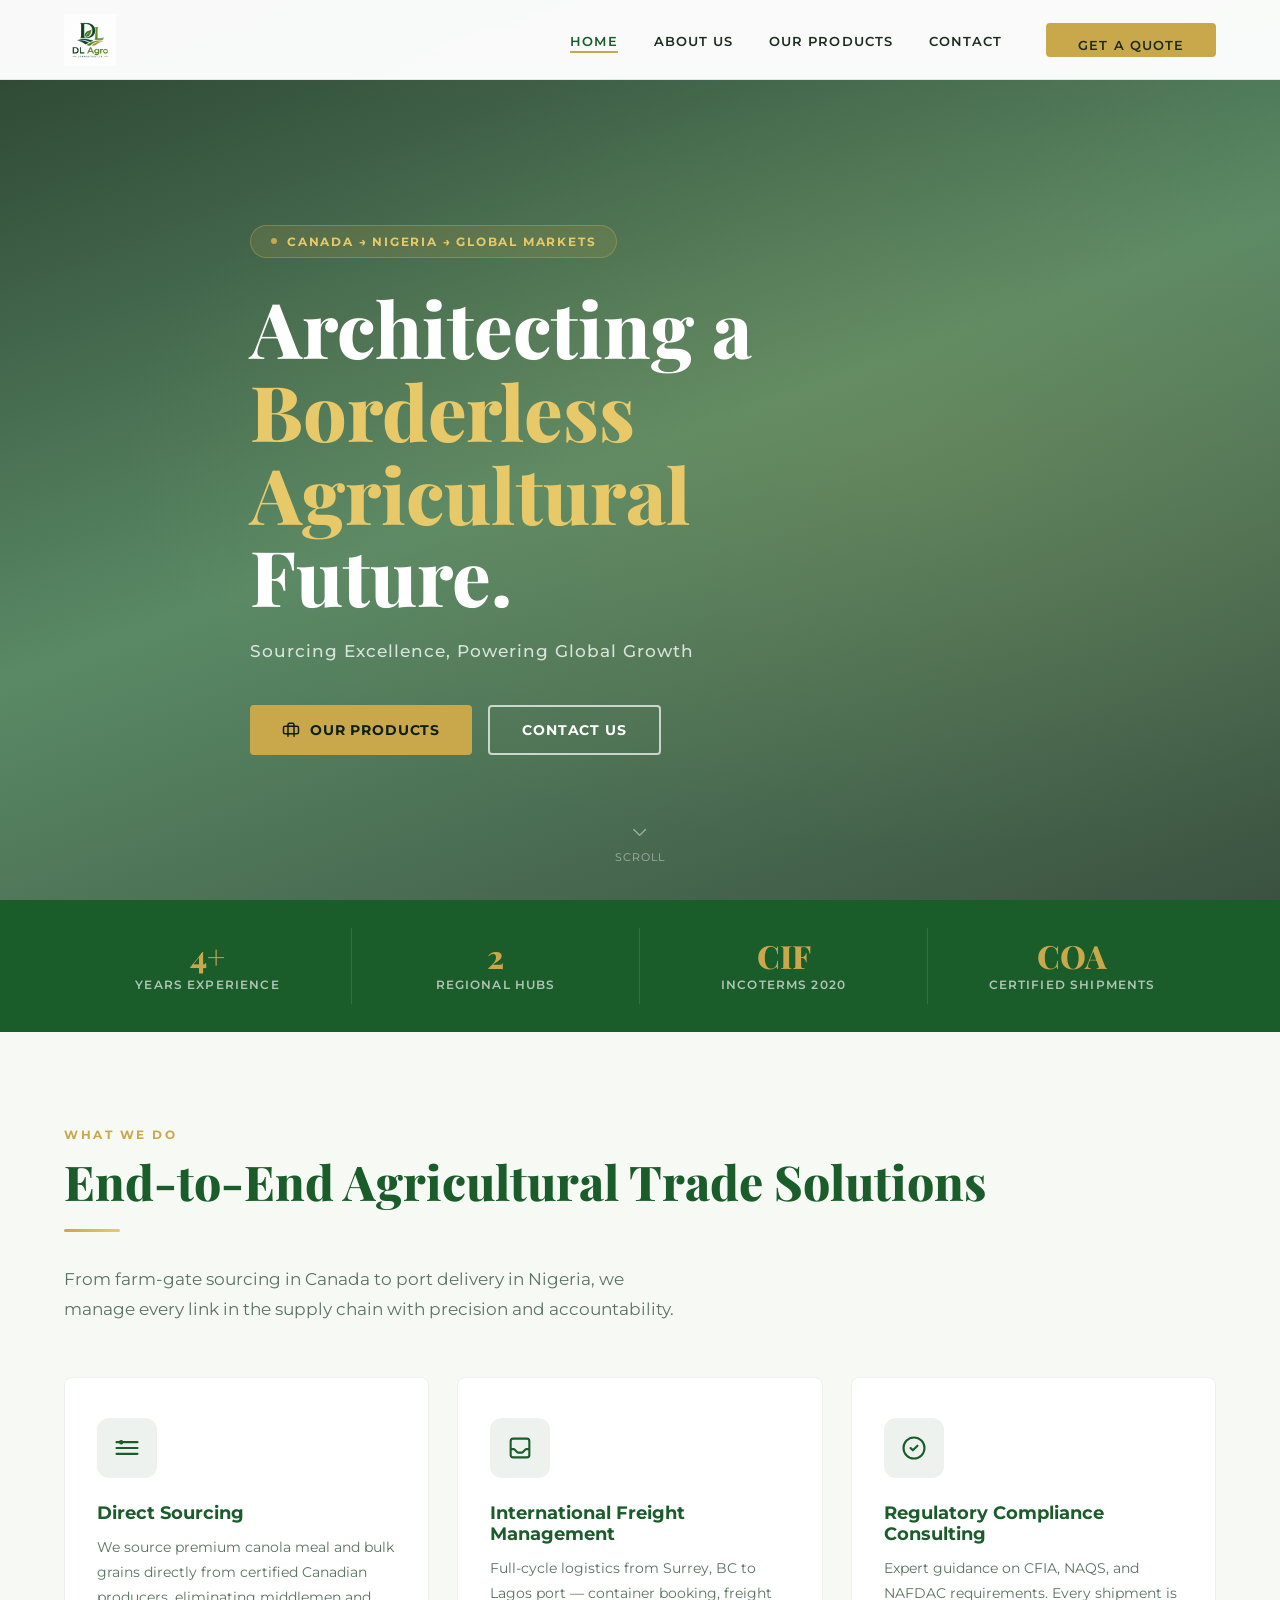
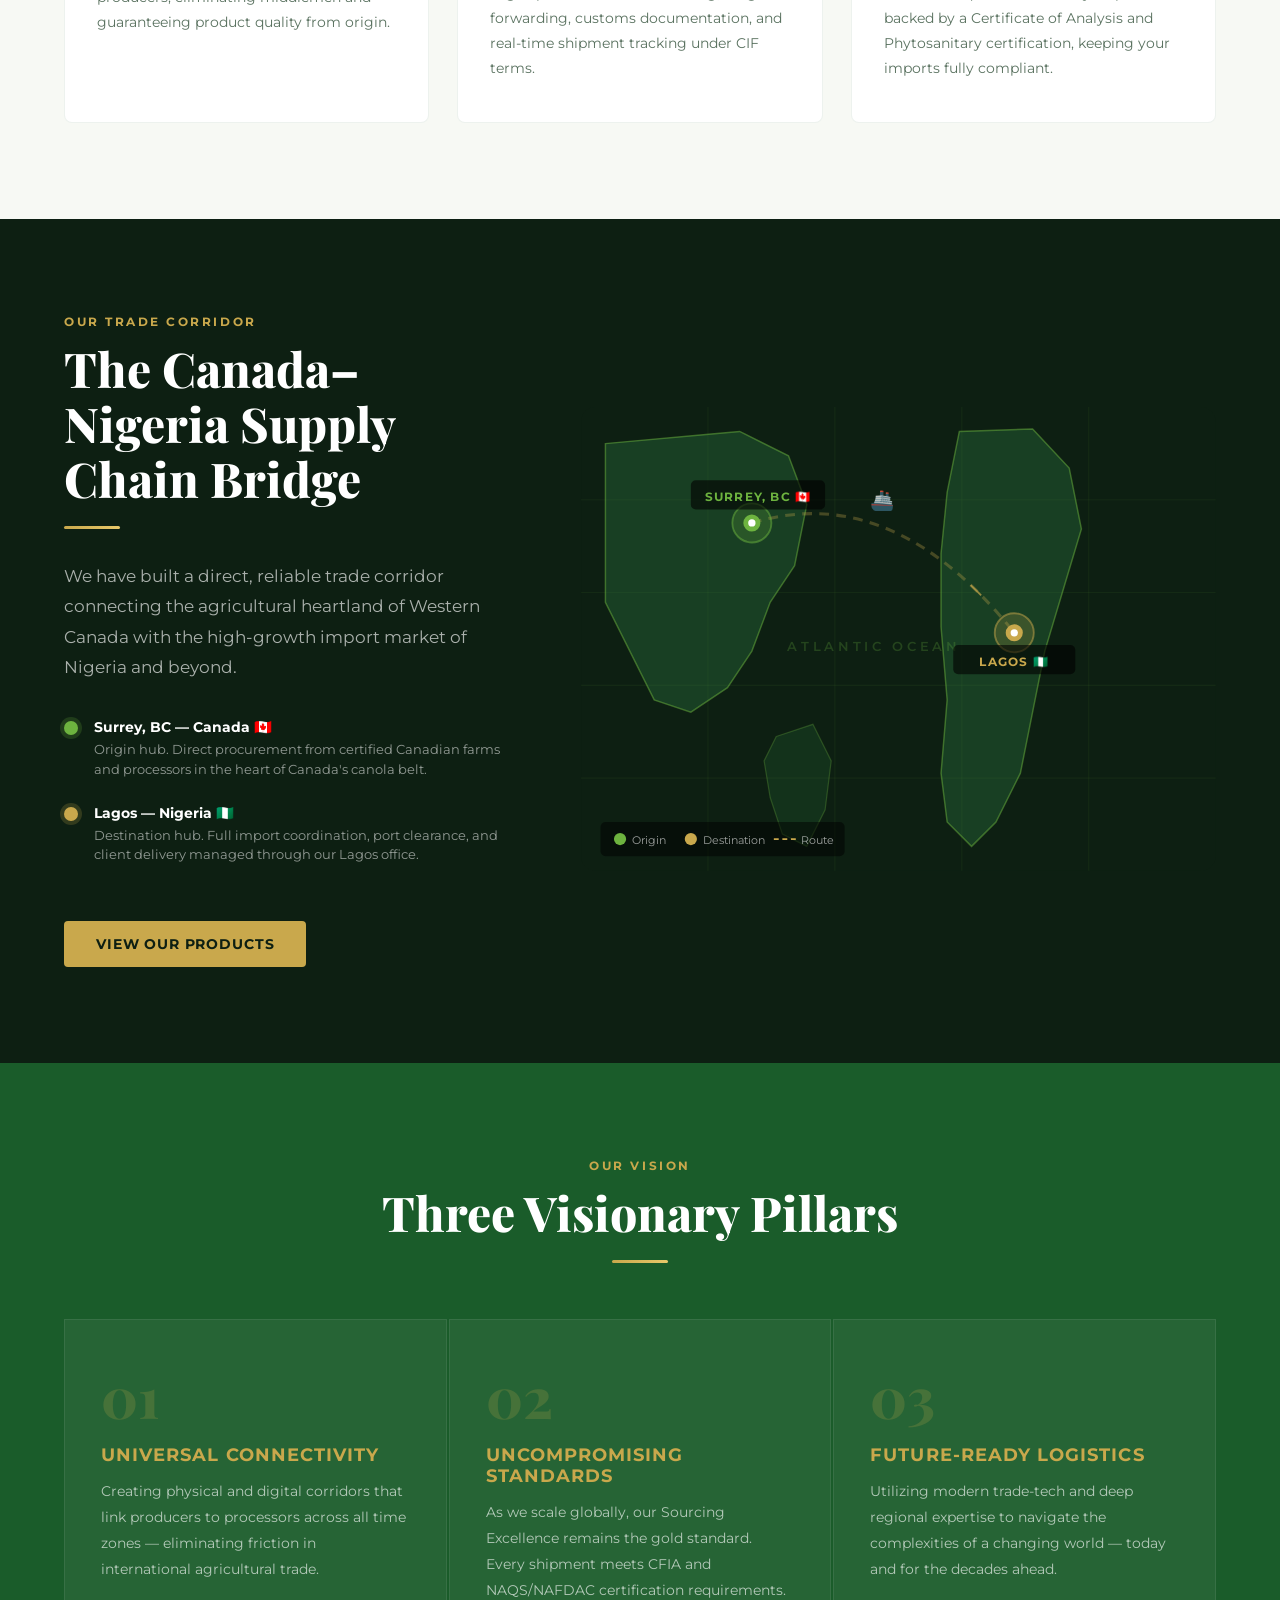
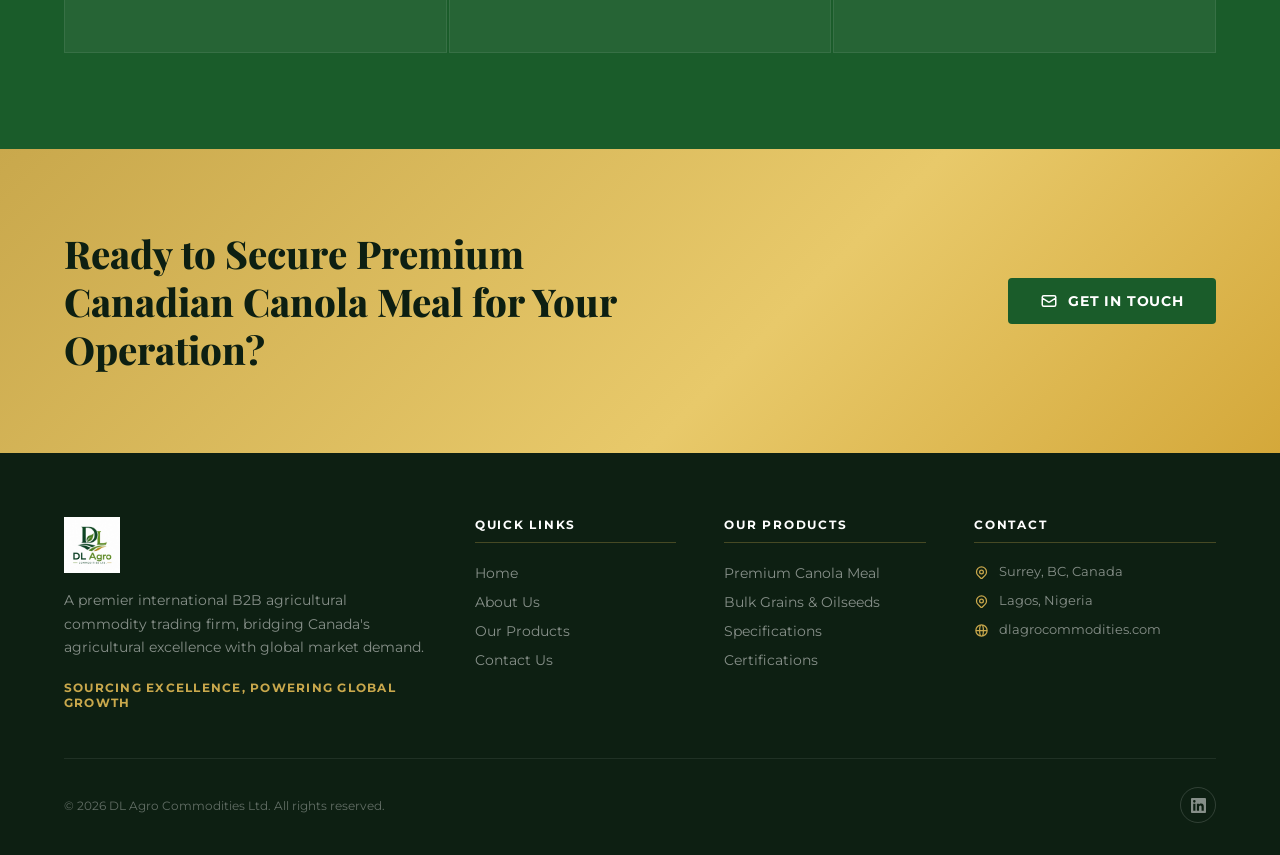
==== index.html @ 5bb0dc87 "Add files via upload" ====
<!DOCTYPE html>
<html lang="en">
<head>
  <meta charset="UTF-8" />
  <meta name="viewport" content="width=device-width, initial-scale=1.0" />
  <title>DL Agro Commodities Ltd. | Premium Canadian Agricultural Exports</title>
  <meta name="description" content="DL Agro Commodities Ltd. bridges premium Canadian agricultural exports — including high-protein Canola Meal — with global markets. Headquartered in Surrey, BC with a hub in Lagos, Nigeria." />
  <meta name="keywords" content="Canadian canola meal, agricultural commodities, Canada Nigeria trade, animal feed, B2B agro export, CIF trade, DL Agro" />
  <link rel="canonical" href="https://dlagrocommodities.com/" />
  <!-- Open Graph -->
  <meta property="og:title" content="DL Agro Commodities Ltd." />
  <meta property="og:description" content="Sourcing Excellence, Powering Global Growth. Premium Canadian agricultural exports to global markets." />
  <meta property="og:url" content="https://dlagrocommodities.com/" />
  <meta property="og:type" content="website" />
  <link rel="stylesheet" href="style.css" />
  <link rel="icon" type="image/jpeg" href="logo.jpg" />
</head>
<body>

  <!-- ========== NAVBAR ========== -->
  <nav class="navbar">
    <div class="container nav-inner">
      <a href="index.html" class="nav-logo">
        <img src="logo.jpg" alt="DL Agro Commodities Ltd." />
      </a>
      <ul class="nav-links">
        <li><a href="index.html" class="active">Home</a></li>
        <li><a href="about.html">About Us</a></li>
        <li><a href="products.html">Our Products</a></li>
        <li><a href="contact.html">Contact</a></li>
        <li class="nav-cta"><a href="contact.html" class="btn btn-gold">Get a Quote</a></li>
      </ul>
      <button class="hamburger" aria-label="Open menu">
        <span></span><span></span><span></span>
      </button>
    </div>
  </nav>

  <!-- ========== HERO ========== -->
  <section class="hero">
    <div class="hero-bg"></div>
    <div class="container">
      <div class="hero-content">
        <div class="hero-badge">
          <span></span>
          Canada &rarr; Nigeria &rarr; Global Markets
        </div>
        <h1 class="hero-title">
          Architecting a<br /><em>Borderless Agricultural</em><br />Future.
        </h1>
        <p class="hero-motto">Sourcing Excellence, Powering Global Growth</p>
        <div class="hero-ctas">
          <a href="products.html" class="btn btn-gold">
            <svg xmlns="http://www.w3.org/2000/svg" width="18" height="18" fill="none" viewBox="0 0 24 24" stroke="currentColor" stroke-width="2"><path d="M20 7H4a2 2 0 00-2 2v6a2 2 0 002 2h16a2 2 0 002-2V9a2 2 0 00-2-2z"/><path d="M16 21V5a2 2 0 00-2-2h-4a2 2 0 00-2 2v16"/></svg>
            Our Products
          </a>
          <a href="contact.html" class="btn btn-outline-white">
            Contact Us
          </a>
        </div>
      </div>
    </div>
    <div class="hero-scroll">
      <svg xmlns="http://www.w3.org/2000/svg" fill="none" viewBox="0 0 24 24" stroke="currentColor" stroke-width="1.5"><path stroke-linecap="round" stroke-linejoin="round" d="M19 9l-7 7-7-7"/></svg>
      Scroll
    </div>
  </section>

  <!-- ========== STATS BAR ========== -->
  <div class="stats-bar">
    <div class="container">
      <div class="stats-grid">
        <div class="stat-item">
          <div class="stat-num"><span data-count="5">0</span>+</div>
          <div class="stat-label">Years Experience</div>
        </div>
        <div class="stat-item">
          <div class="stat-num">2</div>
          <div class="stat-label">Regional Hubs</div>
        </div>
        <div class="stat-item">
          <div class="stat-num">CIF</div>
          <div class="stat-label">Incoterms 2020</div>
        </div>
        <div class="stat-item">
          <div class="stat-num">COA</div>
          <div class="stat-label">Certified Shipments</div>
        </div>
      </div>
    </div>
  </div>

  <!-- ========== SERVICES ========== -->
  <section class="services section-pad">
    <div class="container">
      <div class="reveal">
        <span class="section-label">What We Do</span>
        <h2 class="section-title">End-to-End Agricultural Trade Solutions</h2>
        <div class="divider-gold"></div>
        <p class="section-sub">From farm-gate sourcing in Canada to port delivery in Nigeria, we manage every link in the supply chain with precision and accountability.</p>
      </div>
      <div class="services-grid">
        <div class="service-card reveal">
          <div class="service-icon">
            <svg xmlns="http://www.w3.org/2000/svg" fill="none" viewBox="0 0 24 24" stroke="currentColor" stroke-width="1.8"><path stroke-linecap="round" stroke-linejoin="round" d="M3 7h18M3 12h18M3 17h18"/><circle cx="7" cy="7" r="1" fill="currentColor"/></svg>
          </div>
          <h3>Direct Sourcing</h3>
          <p>We source premium canola meal and bulk grains directly from certified Canadian producers, eliminating middlemen and guaranteeing product quality from origin.</p>
        </div>
        <div class="service-card reveal">
          <div class="service-icon">
            <svg xmlns="http://www.w3.org/2000/svg" fill="none" viewBox="0 0 24 24" stroke="currentColor" stroke-width="1.8"><path stroke-linecap="round" stroke-linejoin="round" d="M20 13V6a2 2 0 00-2-2H6a2 2 0 00-2 2v7m16 0v5a2 2 0 01-2 2H6a2 2 0 01-2-2v-5m16 0h-2.586a1 1 0 00-.707.293l-2.414 2.414a1 1 0 01-.707.293h-3.172a1 1 0 01-.707-.293l-2.414-2.414A1 1 0 006.586 13H4"/></svg>
          </div>
          <h3>International Freight Management</h3>
          <p>Full-cycle logistics from Surrey, BC to Lagos port — container booking, freight forwarding, customs documentation, and real-time shipment tracking under CIF terms.</p>
        </div>
        <div class="service-card reveal">
          <div class="service-icon">
            <svg xmlns="http://www.w3.org/2000/svg" fill="none" viewBox="0 0 24 24" stroke="currentColor" stroke-width="1.8"><path stroke-linecap="round" stroke-linejoin="round" d="M9 12l2 2 4-4m6 2a9 9 0 11-18 0 9 9 0 0118 0z"/></svg>
          </div>
          <h3>Regulatory Compliance Consulting</h3>
          <p>Expert guidance on CFIA, NAQS, and NAFDAC requirements. Every shipment is backed by a Certificate of Analysis and Phytosanitary certification, keeping your imports fully compliant.</p>
        </div>
      </div>
    </div>
  </section>

  <!-- ========== TRADE ROUTE MAP ========== -->
  <section class="trade-route">
    <div class="container">
      <div class="trade-route-inner">
        <div class="trade-route-text reveal">
          <span class="section-label">Our Trade Corridor</span>
          <h2 class="section-title light">The Canada–Nigeria Supply Chain Bridge</h2>
          <div class="divider-gold"></div>
          <p class="section-sub">We have built a direct, reliable trade corridor connecting the agricultural heartland of Western Canada with the high-growth import market of Nigeria and beyond.</p>
          <div style="margin-top: 36px;">
            <div class="route-point">
              <div class="route-dot canada"></div>
              <div>
                <h4>Surrey, BC — Canada 🇨🇦</h4>
                <p>Origin hub. Direct procurement from certified Canadian farms and processors in the heart of Canada's canola belt.</p>
              </div>
            </div>
            <div class="route-point">
              <div class="route-dot nigeria"></div>
              <div>
                <h4>Lagos — Nigeria 🇳🇬</h4>
                <p>Destination hub. Full import coordination, port clearance, and client delivery managed through our Lagos office.</p>
              </div>
            </div>
          </div>
          <a href="products.html" class="btn btn-gold" style="margin-top: 32px;">View Our Products</a>
        </div>

        <!-- SVG Map -->
        <div class="map-svg-wrap reveal">
          <svg viewBox="0 0 520 380" xmlns="http://www.w3.org/2000/svg" aria-label="Canada to Nigeria trade route map">
            <!-- Ocean background -->
            <rect width="520" height="380" fill="#0d1f12" rx="12"/>
            <!-- Grid lines -->
            <g stroke="rgba(109,179,63,0.07)" stroke-width="1">
              <line x1="0" y1="76" x2="520" y2="76"/>
              <line x1="0" y1="152" x2="520" y2="152"/>
              <line x1="0" y1="228" x2="520" y2="228"/>
              <line x1="0" y1="304" x2="520" y2="304"/>
              <line x1="104" y1="0" x2="104" y2="380"/>
              <line x1="208" y1="0" x2="208" y2="380"/>
              <line x1="312" y1="0" x2="312" y2="380"/>
              <line x1="416" y1="0" x2="416" y2="380"/>
            </g>

            <!-- North America landmass (simplified) -->
            <path d="M20,30 L130,20 L170,40 L185,80 L175,130 L155,160 L140,200 L120,230 L90,250 L60,240 L40,200 L20,160 Z"
              fill="rgba(46,125,66,0.35)" stroke="rgba(109,179,63,0.5)" stroke-width="1.2"/>

            <!-- Europe/Africa landmass (simplified) -->
            <path d="M310,20 L370,18 L400,50 L410,100 L395,150 L380,200 L370,250 L360,300 L340,340 L320,360 L300,340 L295,300 L300,240 L295,180 L295,120 L300,70 Z"
              fill="rgba(46,125,66,0.35)" stroke="rgba(109,179,63,0.5)" stroke-width="1.2"/>

            <!-- South America hint -->
            <path d="M160,270 L190,260 L205,290 L200,330 L185,360 L165,350 L155,320 L150,290 Z"
              fill="rgba(46,125,66,0.2)" stroke="rgba(109,179,63,0.3)" stroke-width="1"/>

            <!-- Atlantic Ocean label -->
            <text x="240" y="200" text-anchor="middle" fill="rgba(109,179,63,0.25)" font-size="11" font-family="Montserrat,sans-serif" letter-spacing="3" font-weight="600">ATLANTIC OCEAN</text>

            <!-- Trade route arc -->
            <path d="M140,95 Q255,60 355,185"
              fill="none"
              stroke="rgba(201,168,76,0.3)"
              stroke-width="2.5"
              stroke-dasharray="6 5"
              class="trade-path"/>

            <!-- Animated glow path -->
            <path d="M140,95 Q255,60 355,185"
              fill="none"
              stroke="rgba(201,168,76,0.7)"
              stroke-width="1.5"
              stroke-dasharray="12 200"
              stroke-dashoffset="0">
              <animate attributeName="stroke-dashoffset" from="0" to="-230" dur="2.5s" repeatCount="indefinite"/>
            </path>

            <!-- Canada pin -->
            <g transform="translate(140,95)">
              <circle r="16" fill="rgba(109,179,63,0.2)" stroke="rgba(109,179,63,0.5)" stroke-width="1.5"/>
              <circle r="7" fill="#6DB33F"/>
              <circle r="3" fill="#fff"/>
            </g>

            <!-- Nigeria pin -->
            <g transform="translate(355,185)">
              <circle r="16" fill="rgba(201,168,76,0.2)" stroke="rgba(201,168,76,0.5)" stroke-width="1.5"/>
              <circle r="7" fill="#C9A84C"/>
              <circle r="3" fill="#fff"/>
            </g>

            <!-- Canada label -->
            <rect x="90" y="60" width="110" height="24" rx="4" fill="rgba(0,0,0,0.6)"/>
            <text x="145" y="77" text-anchor="middle" fill="#6DB33F" font-size="10" font-family="Montserrat,sans-serif" font-weight="700" letter-spacing="1">SURREY, BC 🇨🇦</text>

            <!-- Nigeria label -->
            <rect x="305" y="195" width="100" height="24" rx="4" fill="rgba(0,0,0,0.6)"/>
            <text x="355" y="212" text-anchor="middle" fill="#C9A84C" font-size="10" font-family="Montserrat,sans-serif" font-weight="700" letter-spacing="1">LAGOS 🇳🇬</text>

            <!-- Ship icon midpoint -->
            <g transform="translate(247,82)">
              <text font-size="16" fill="rgba(201,168,76,0.8)" text-anchor="middle">🚢</text>
            </g>

            <!-- Legend -->
            <rect x="16" y="340" width="200" height="28" rx="4" fill="rgba(0,0,0,0.5)"/>
            <circle cx="32" cy="354" r="5" fill="#6DB33F"/>
            <text x="42" y="358" fill="rgba(255,255,255,0.6)" font-size="9" font-family="Montserrat,sans-serif">Origin</text>
            <circle cx="90" cy="354" r="5" fill="#C9A84C"/>
            <text x="100" y="358" fill="rgba(255,255,255,0.6)" font-size="9" font-family="Montserrat,sans-serif">Destination</text>
            <line x1="158" y1="354" x2="176" y2="354" stroke="#C9A84C" stroke-width="1.5" stroke-dasharray="4 3"/>
            <text x="180" y="358" fill="rgba(255,255,255,0.6)" font-size="9" font-family="Montserrat,sans-serif">Route</text>
          </svg>
        </div>
      </div>
    </div>
  </section>

  <!-- ========== PILLARS ========== -->
  <section class="pillars section-pad">
    <div class="container">
      <div class="reveal text-center">
        <span class="section-label">Our Vision</span>
        <h2 class="section-title light">Three Visionary Pillars</h2>
        <div class="divider-gold center"></div>
      </div>
      <div class="pillars-grid">
        <div class="pillar-card reveal">
          <div class="pillar-num">01</div>
          <h3>Universal Connectivity</h3>
          <p>Creating physical and digital corridors that link producers to processors across all time zones — eliminating friction in international agricultural trade.</p>
        </div>
        <div class="pillar-card reveal">
          <div class="pillar-num">02</div>
          <h3>Uncompromising Standards</h3>
          <p>As we scale globally, our Sourcing Excellence remains the gold standard. Every shipment meets CFIA and NAQS/NAFDAC certification requirements.</p>
        </div>
        <div class="pillar-card reveal">
          <div class="pillar-num">03</div>
          <h3>Future-Ready Logistics</h3>
          <p>Utilizing modern trade-tech and deep regional expertise to navigate the complexities of a changing world — today and for the decades ahead.</p>
        </div>
      </div>
    </div>
  </section>

  <!-- ========== CTA BANNER ========== -->
  <section class="cta-banner">
    <div class="container">
      <div class="cta-banner-inner">
        <h2>Ready to Secure Premium Canadian Canola Meal for Your Operation?</h2>
        <a href="contact.html" class="btn btn-green">
          <svg xmlns="http://www.w3.org/2000/svg" width="18" height="18" fill="none" viewBox="0 0 24 24" stroke="currentColor" stroke-width="2"><path stroke-linecap="round" stroke-linejoin="round" d="M3 8l7.89 5.26a2 2 0 002.22 0L21 8M5 19h14a2 2 0 002-2V7a2 2 0 00-2-2H5a2 2 0 00-2 2v10a2 2 0 002 2z"/></svg>
          Get in Touch
        </a>
      </div>
    </div>
  </section>

  <!-- ========== FOOTER ========== -->
  <footer class="footer">
    <div class="container">
      <div class="footer-grid">
        <div class="footer-about">
          <div class="footer-logo">
            <img src="logo.jpg" alt="DL Agro Commodities Ltd." />
          </div>
          <p>A premier international B2B agricultural commodity trading firm, bridging Canada's agricultural excellence with global market demand.</p>
          <div class="footer-motto">Sourcing Excellence, Powering Global Growth</div>
        </div>
        <div class="footer-col">
          <h4>Quick Links</h4>
          <ul>
            <li><a href="index.html">Home</a></li>
            <li><a href="about.html">About Us</a></li>
            <li><a href="products.html">Our Products</a></li>
            <li><a href="contact.html">Contact Us</a></li>
          </ul>
        </div>
        <div class="footer-col">
          <h4>Our Products</h4>
          <ul>
            <li><a href="products.html">Premium Canola Meal</a></li>
            <li><a href="products.html">Bulk Grains & Oilseeds</a></li>
            <li><a href="products.html">Specifications</a></li>
            <li><a href="products.html">Certifications</a></li>
          </ul>
        </div>
        <div class="footer-col">
          <h4>Contact</h4>
          <div class="footer-contact-item">
            <svg xmlns="http://www.w3.org/2000/svg" fill="none" viewBox="0 0 24 24" stroke="currentColor" stroke-width="2"><path stroke-linecap="round" stroke-linejoin="round" d="M17.657 16.657L13.414 20.9a1.998 1.998 0 01-2.827 0l-4.244-4.243a8 8 0 1111.314 0z"/><path stroke-linecap="round" stroke-linejoin="round" d="M15 11a3 3 0 11-6 0 3 3 0 016 0z"/></svg>
            Surrey, BC, Canada
          </div>
          <div class="footer-contact-item">
            <svg xmlns="http://www.w3.org/2000/svg" fill="none" viewBox="0 0 24 24" stroke="currentColor" stroke-width="2"><path stroke-linecap="round" stroke-linejoin="round" d="M17.657 16.657L13.414 20.9a1.998 1.998 0 01-2.827 0l-4.244-4.243a8 8 0 1111.314 0z"/><path stroke-linecap="round" stroke-linejoin="round" d="M15 11a3 3 0 11-6 0 3 3 0 016 0z"/></svg>
            Lagos, Nigeria
          </div>
          <div class="footer-contact-item">
            <svg xmlns="http://www.w3.org/2000/svg" fill="none" viewBox="0 0 24 24" stroke="currentColor" stroke-width="2"><path stroke-linecap="round" stroke-linejoin="round" d="M21 12a9 9 0 01-9 9m9-9a9 9 0 00-9-9m9 9H3m9 9a9 9 0 01-9-9m9 9c1.657 0 3-4.03 3-9s-1.343-9-3-9m0 18c-1.657 0-3-4.03-3-9s1.343-9 3-9m-9 9a9 9 0 019-9"/></svg>
            dlagrocommodities.com
          </div>
        </div>
      </div>
      <div class="footer-bottom">
        <p>&copy; 2026 DL Agro Commodities Ltd. All rights reserved.</p>
        <div class="footer-social">
          <a href="https://www.linkedin.com/in/adurojadiran" target="_blank" rel="noopener" aria-label="LinkedIn">
            <svg xmlns="http://www.w3.org/2000/svg" viewBox="0 0 24 24" fill="currentColor"><path d="M20.447 20.452h-3.554v-5.569c0-1.328-.027-3.037-1.852-3.037-1.853 0-2.136 1.445-2.136 2.939v5.667H9.351V9h3.414v1.561h.046c.477-.9 1.637-1.85 3.37-1.85 3.601 0 4.267 2.37 4.267 5.455v6.286zM5.337 7.433a2.062 2.062 0 01-2.063-2.065 2.064 2.064 0 112.063 2.065zm1.782 13.019H3.555V9h3.564v11.452zM22.225 0H1.771C.792 0 0 .774 0 1.729v20.542C0 23.227.792 24 1.771 24h20.451C23.2 24 24 23.227 24 22.271V1.729C24 .774 23.2 0 22.222 0h.003z"/></svg>
          </a>
        </div>
      </div>
    </div>
  </footer>

  <script src="script.js"></script>
</body>
</html>
---- style.css ----
/* ============================================================
   DL AGRO COMMODITIES LTD. — Main Stylesheet
   ============================================================ */

@import url('https://fonts.googleapis.com/css2?family=Montserrat:wght@300;400;500;600;700;800;900&family=Playfair+Display:wght@700;800&display=swap');

:root {
  --green-dark:   #1A5C2A;
  --green-mid:    #2E7D42;
  --green-light:  #6DB33F;
  --gold:         #C9A84C;
  --gold-light:   #E8C96A;
  --black:        #0D1F12;
  --off-white:    #F7F9F4;
  --warm-gray:    #EAEEE8;
  --text-dark:    #1C2B1E;
  --text-muted:   #5A7260;
  --white:        #FFFFFF;
  --nav-height:   80px;
  --transition:   0.35s cubic-bezier(0.4, 0, 0.2, 1);
}

/* ---- Reset & Base ---- */
*, *::before, *::after { box-sizing: border-box; margin: 0; padding: 0; }

html { scroll-behavior: smooth; font-size: 16px; }

body {
  font-family: 'Montserrat', sans-serif;
  color: var(--text-dark);
  background: var(--white);
  overflow-x: hidden;
  -webkit-font-smoothing: antialiased;
}

img { max-width: 100%; display: block; }
a  { text-decoration: none; color: inherit; }
ul { list-style: none; }

/* ---- Utility ---- */
.container { max-width: 1200px; margin: 0 auto; padding: 0 24px; }
.section-pad { padding: 96px 0; }
.section-pad-sm { padding: 64px 0; }
.text-gold { color: var(--gold); }
.text-green { color: var(--green-dark); }
.text-white { color: var(--white); }
.text-center { text-align: center; }

.section-label {
  font-size: 0.72rem;
  font-weight: 700;
  letter-spacing: 0.22em;
  text-transform: uppercase;
  color: var(--gold);
  margin-bottom: 12px;
  display: block;
}

.section-title {
  font-family: 'Playfair Display', serif;
  font-size: clamp(2rem, 4vw, 3rem);
  font-weight: 800;
  line-height: 1.15;
  color: var(--green-dark);
  margin-bottom: 20px;
}

.section-title.light { color: var(--white); }

.section-sub {
  font-size: 1.05rem;
  line-height: 1.8;
  color: var(--text-muted);
  max-width: 620px;
}

.divider-gold {
  width: 56px;
  height: 3px;
  background: linear-gradient(90deg, var(--gold), var(--gold-light));
  border-radius: 2px;
  margin: 20px 0 32px;
}

.divider-gold.center { margin: 20px auto 32px; }

/* ---- Buttons ---- */
.btn {
  display: inline-flex;
  align-items: center;
  gap: 10px;
  padding: 14px 32px;
  border-radius: 4px;
  font-family: 'Montserrat', sans-serif;
  font-size: 0.88rem;
  font-weight: 700;
  letter-spacing: 0.06em;
  text-transform: uppercase;
  cursor: pointer;
  border: none;
  transition: var(--transition);
}

.btn-gold {
  background: var(--gold);
  color: var(--black);
}
.btn-gold:hover { background: var(--gold-light); transform: translateY(-2px); box-shadow: 0 8px 24px rgba(201,168,76,0.35); }

.btn-outline-white {
  background: transparent;
  color: var(--white);
  border: 2px solid rgba(255,255,255,0.7);
}
.btn-outline-white:hover { background: rgba(255,255,255,0.12); border-color: var(--white); transform: translateY(-2px); }

.btn-green {
  background: var(--green-dark);
  color: var(--white);
}
.btn-green:hover { background: var(--green-mid); transform: translateY(-2px); box-shadow: 0 8px 24px rgba(26,92,42,0.3); }

/* ============================================================
   NAVBAR
   ============================================================ */
.navbar {
  position: fixed;
  top: 0; left: 0; right: 0;
  height: var(--nav-height);
  background: rgba(255,255,255,0.97);
  backdrop-filter: blur(12px);
  -webkit-backdrop-filter: blur(12px);
  z-index: 1000;
  border-bottom: 1px solid rgba(26,92,42,0.1);
  transition: box-shadow var(--transition);
}

.navbar.scrolled { box-shadow: 0 4px 24px rgba(0,0,0,0.1); }

.nav-inner {
  display: flex;
  align-items: center;
  justify-content: space-between;
  height: var(--nav-height);
}

.nav-logo img {
  height: 52px;
  width: auto;
}

.nav-links {
  display: flex;
  align-items: center;
  gap: 36px;
}

.nav-links a {
  font-size: 0.83rem;
  font-weight: 600;
  letter-spacing: 0.08em;
  text-transform: uppercase;
  color: var(--text-dark);
  position: relative;
  padding-bottom: 4px;
  transition: color var(--transition);
}

.nav-links a::after {
  content: '';
  position: absolute;
  bottom: 0; left: 0;
  width: 0; height: 2px;
  background: var(--gold);
  transition: width var(--transition);
}

.nav-links a:hover, .nav-links a.active { color: var(--green-dark); }
.nav-links a:hover::after, .nav-links a.active::after { width: 100%; }

.nav-cta { margin-left: 8px; }

.hamburger {
  display: none;
  flex-direction: column;
  gap: 5px;
  cursor: pointer;
  padding: 4px;
}
.hamburger span {
  width: 26px; height: 2px;
  background: var(--green-dark);
  border-radius: 2px;
  transition: var(--transition);
}

/* ============================================================
   HERO
   ============================================================ */
.hero {
  min-height: 100vh;
  position: relative;
  display: flex;
  align-items: center;
  overflow: hidden;
  padding-top: var(--nav-height);
}

.hero-bg {
  position: absolute;
  inset: 0;
  background:
    linear-gradient(160deg, rgba(10,35,16,0.88) 0%, rgba(26,92,42,0.72) 50%, rgba(14,40,20,0.82) 100%),
    url('https://images.unsplash.com/photo-1500382017468-9049fed747ef?w=1800&q=80') center/cover no-repeat;
  transform: scale(1.05);
  animation: heroZoom 18s ease-in-out infinite alternate;
}

@keyframes heroZoom {
  from { transform: scale(1.05); }
  to   { transform: scale(1.12); }
}

/* Gold grain-field texture overlay */
.hero-bg::after {
  content: '';
  position: absolute;
  inset: 0;
  background: radial-gradient(ellipse at 70% 50%, rgba(201,168,76,0.12) 0%, transparent 60%);
}

.hero-content {
  position: relative;
  z-index: 2;
  max-width: 780px;
}

.hero-badge {
  display: inline-flex;
  align-items: center;
  gap: 10px;
  background: rgba(201,168,76,0.15);
  border: 1px solid rgba(201,168,76,0.4);
  border-radius: 100px;
  padding: 8px 20px;
  font-size: 0.75rem;
  font-weight: 700;
  letter-spacing: 0.15em;
  text-transform: uppercase;
  color: var(--gold-light);
  margin-bottom: 28px;
  animation: fadeUp 0.8s ease both;
}

.hero-badge span { width: 6px; height: 6px; border-radius: 50%; background: var(--gold); display: inline-block; }

.hero-title {
  font-family: 'Playfair Display', serif;
  font-size: clamp(2.6rem, 6vw, 4.8rem);
  font-weight: 800;
  line-height: 1.08;
  color: var(--white);
  margin-bottom: 24px;
  animation: fadeUp 0.8s 0.15s ease both;
}

.hero-title em {
  font-style: normal;
  color: var(--gold-light);
}

.hero-motto {
  font-size: 1.05rem;
  font-weight: 500;
  letter-spacing: 0.06em;
  color: rgba(255,255,255,0.78);
  margin-bottom: 44px;
  animation: fadeUp 0.8s 0.3s ease both;
}

.hero-ctas {
  display: flex;
  flex-wrap: wrap;
  gap: 16px;
  animation: fadeUp 0.8s 0.45s ease both;
}

.hero-scroll {
  position: absolute;
  bottom: 36px; left: 50%;
  transform: translateX(-50%);
  z-index: 2;
  display: flex;
  flex-direction: column;
  align-items: center;
  gap: 8px;
  color: rgba(255,255,255,0.5);
  font-size: 0.7rem;
  letter-spacing: 0.1em;
  text-transform: uppercase;
  animation: bounce 2s infinite;
}

.hero-scroll svg { width: 20px; }

@keyframes bounce {
  0%, 100% { transform: translateX(-50%) translateY(0); }
  50%       { transform: translateX(-50%) translateY(8px); }
}

/* ============================================================
   STATS BAR
   ============================================================ */
.stats-bar {
  background: var(--green-dark);
  padding: 28px 0;
}

.stats-grid {
  display: grid;
  grid-template-columns: repeat(4, 1fr);
  gap: 0;
}

.stat-item {
  display: flex;
  flex-direction: column;
  align-items: center;
  text-align: center;
  padding: 12px 20px;
  border-right: 1px solid rgba(255,255,255,0.12);
}
.stat-item:last-child { border-right: none; }

.stat-num {
  font-family: 'Playfair Display', serif;
  font-size: 2rem;
  font-weight: 800;
  color: var(--gold);
  line-height: 1;
  margin-bottom: 6px;
}

.stat-label {
  font-size: 0.72rem;
  font-weight: 600;
  letter-spacing: 0.1em;
  text-transform: uppercase;
  color: rgba(255,255,255,0.65);
}

/* ============================================================
   SERVICES
   ============================================================ */
.services { background: var(--off-white); }

.services-grid {
  display: grid;
  grid-template-columns: repeat(3, 1fr);
  gap: 28px;
  margin-top: 52px;
}

.service-card {
  background: var(--white);
  border-radius: 8px;
  padding: 40px 32px;
  border: 1px solid rgba(26,92,42,0.08);
  transition: var(--transition);
  position: relative;
  overflow: hidden;
}

.service-card::before {
  content: '';
  position: absolute;
  bottom: 0; left: 0; right: 0;
  height: 3px;
  background: linear-gradient(90deg, var(--green-dark), var(--gold));
  transform: scaleX(0);
  transition: transform var(--transition);
  transform-origin: left;
}

.service-card:hover { transform: translateY(-6px); box-shadow: 0 20px 48px rgba(26,92,42,0.12); }
.service-card:hover::before { transform: scaleX(1); }

.service-icon {
  width: 60px; height: 60px;
  background: rgba(26,92,42,0.08);
  border-radius: 12px;
  display: flex;
  align-items: center;
  justify-content: center;
  margin-bottom: 24px;
  transition: var(--transition);
}

.service-card:hover .service-icon { background: var(--green-dark); }
.service-card:hover .service-icon svg { color: var(--gold); }

.service-icon svg { width: 28px; height: 28px; color: var(--green-dark); transition: var(--transition); }

.service-card h3 {
  font-size: 1.1rem;
  font-weight: 700;
  color: var(--green-dark);
  margin-bottom: 12px;
}

.service-card p {
  font-size: 0.9rem;
  line-height: 1.75;
  color: var(--text-muted);
}

/* ============================================================
   MAP / TRADE ROUTE
   ============================================================ */
.trade-route {
  background: var(--black);
  padding: 96px 0;
  overflow: hidden;
}

.trade-route-inner {
  display: grid;
  grid-template-columns: 1fr 1.4fr;
  gap: 64px;
  align-items: center;
}

.trade-route-text { color: var(--white); }
.trade-route-text .section-sub { color: rgba(255,255,255,0.65); }

.route-point {
  display: flex;
  align-items: flex-start;
  gap: 16px;
  margin-bottom: 24px;
}

.route-dot {
  width: 14px; height: 14px;
  border-radius: 50%;
  flex-shrink: 0;
  margin-top: 3px;
}
.route-dot.canada { background: var(--green-light); box-shadow: 0 0 0 4px rgba(109,179,63,0.2); }
.route-dot.nigeria { background: var(--gold); box-shadow: 0 0 0 4px rgba(201,168,76,0.2); }

.route-point h4 { font-size: 0.9rem; font-weight: 700; color: var(--white); margin-bottom: 4px; }
.route-point p  { font-size: 0.82rem; color: rgba(255,255,255,0.55); line-height: 1.5; }

.map-svg-wrap {
  position: relative;
}

.map-svg-wrap svg { width: 100%; height: auto; }

/* animated dash on path */
.trade-path {
  stroke-dasharray: 8 6;
  animation: dashMove 2.5s linear infinite;
}

@keyframes dashMove {
  to { stroke-dashoffset: -56; }
}

/* ============================================================
   PILLARS
   ============================================================ */
.pillars { background: var(--green-dark); }

.pillars-grid {
  display: grid;
  grid-template-columns: repeat(3, 1fr);
  gap: 2px;
  margin-top: 56px;
}

.pillar-card {
  background: rgba(255,255,255,0.05);
  padding: 48px 36px;
  border: 1px solid rgba(255,255,255,0.08);
  transition: var(--transition);
}

.pillar-card:hover { background: rgba(255,255,255,0.1); }

.pillar-num {
  font-family: 'Playfair Display', serif;
  font-size: 3.5rem;
  font-weight: 800;
  color: rgba(201,168,76,0.2);
  line-height: 1;
  margin-bottom: 20px;
}

.pillar-card h3 {
  font-size: 1.1rem;
  font-weight: 700;
  color: var(--gold);
  text-transform: uppercase;
  letter-spacing: 0.06em;
  margin-bottom: 14px;
}

.pillar-card p { font-size: 0.9rem; line-height: 1.8; color: rgba(255,255,255,0.65); }

/* ============================================================
   CTA BANNER
   ============================================================ */
.cta-banner {
  background: linear-gradient(135deg, var(--gold) 0%, var(--gold-light) 60%, #d4a83a 100%);
  padding: 80px 0;
}

.cta-banner-inner {
  display: flex;
  align-items: center;
  justify-content: space-between;
  gap: 40px;
  flex-wrap: wrap;
}

.cta-banner h2 {
  font-family: 'Playfair Display', serif;
  font-size: clamp(1.6rem, 3vw, 2.4rem);
  font-weight: 800;
  color: var(--black);
  max-width: 560px;
  line-height: 1.25;
}

/* ============================================================
   FOOTER
   ============================================================ */
.footer {
  background: var(--black);
  padding: 64px 0 32px;
  color: rgba(255,255,255,0.65);
}

.footer-grid {
  display: grid;
  grid-template-columns: 1.8fr 1fr 1fr 1.2fr;
  gap: 48px;
  margin-bottom: 48px;
}

.footer-logo img { height: 56px; margin-bottom: 16px; }

.footer-about p {
  font-size: 0.85rem;
  line-height: 1.75;
  color: rgba(255,255,255,0.5);
  margin-bottom: 20px;
}

.footer-motto {
  font-size: 0.78rem;
  font-weight: 700;
  letter-spacing: 0.1em;
  text-transform: uppercase;
  color: var(--gold);
}

.footer-col h4 {
  font-size: 0.78rem;
  font-weight: 700;
  letter-spacing: 0.14em;
  text-transform: uppercase;
  color: var(--white);
  margin-bottom: 20px;
  padding-bottom: 10px;
  border-bottom: 1px solid rgba(201,168,76,0.3);
}

.footer-col ul li { margin-bottom: 10px; }

.footer-col ul li a {
  font-size: 0.85rem;
  color: rgba(255,255,255,0.5);
  transition: color var(--transition);
}

.footer-col ul li a:hover { color: var(--gold); }

.footer-contact-item {
  display: flex;
  align-items: flex-start;
  gap: 10px;
  margin-bottom: 12px;
  font-size: 0.82rem;
  color: rgba(255,255,255,0.5);
}

.footer-contact-item svg { width: 15px; flex-shrink: 0; margin-top: 2px; color: var(--gold); }

.footer-bottom {
  display: flex;
  align-items: center;
  justify-content: space-between;
  padding-top: 28px;
  border-top: 1px solid rgba(255,255,255,0.08);
  flex-wrap: wrap;
  gap: 12px;
}

.footer-bottom p { font-size: 0.78rem; color: rgba(255,255,255,0.35); }

.footer-social a {
  display: inline-flex;
  align-items: center;
  justify-content: center;
  width: 36px; height: 36px;
  border-radius: 50%;
  border: 1px solid rgba(255,255,255,0.15);
  color: rgba(255,255,255,0.5);
  transition: var(--transition);
  margin-left: 8px;
}

.footer-social a:hover { border-color: var(--gold); color: var(--gold); }
.footer-social svg { width: 15px; }

/* ============================================================
   PAGE HERO (inner pages)
   ============================================================ */
.page-hero {
  background: linear-gradient(135deg, var(--black) 0%, var(--green-dark) 100%);
  padding: 160px 0 80px;
  position: relative;
  overflow: hidden;
}

.page-hero::before {
  content: '';
  position: absolute;
  top: -60px; right: -80px;
  width: 480px; height: 480px;
  border-radius: 50%;
  background: radial-gradient(circle, rgba(201,168,76,0.1) 0%, transparent 70%);
}

.page-hero-content { position: relative; z-index: 2; }

.page-hero h1 {
  font-family: 'Playfair Display', serif;
  font-size: clamp(2.4rem, 5vw, 3.8rem);
  font-weight: 800;
  color: var(--white);
  margin-bottom: 16px;
}

.page-hero p {
  font-size: 1.05rem;
  color: rgba(255,255,255,0.65);
  max-width: 560px;
}

.breadcrumb {
  display: flex;
  align-items: center;
  gap: 8px;
  font-size: 0.78rem;
  font-weight: 600;
  letter-spacing: 0.08em;
  text-transform: uppercase;
  color: rgba(255,255,255,0.45);
  margin-bottom: 24px;
}

.breadcrumb a { color: var(--gold); }
.breadcrumb span { color: rgba(255,255,255,0.3); }

/* ============================================================
   ABOUT PAGE
   ============================================================ */
.founder-section { background: var(--white); }

.founder-grid {
  display: grid;
  grid-template-columns: 1fr 1.4fr;
  gap: 72px;
  align-items: center;
}

.founder-img-wrap {
  position: relative;
}

.founder-img-placeholder {
  width: 100%;
  aspect-ratio: 3/4;
  background: linear-gradient(145deg, var(--warm-gray), #d4ddd0);
  border-radius: 8px;
  display: flex;
  flex-direction: column;
  align-items: center;
  justify-content: center;
  color: var(--text-muted);
  font-size: 0.85rem;
  text-align: center;
  gap: 12px;
}

.founder-img-placeholder svg { width: 48px; color: var(--green-light); }

.founder-badge {
  position: absolute;
  bottom: -20px; right: -20px;
  background: var(--green-dark);
  color: var(--white);
  padding: 20px 24px;
  border-radius: 8px;
  text-align: center;
  box-shadow: 0 12px 32px rgba(26,92,42,0.3);
}

.founder-badge strong {
  display: block;
  font-size: 1.6rem;
  font-family: 'Playfair Display', serif;
  color: var(--gold);
}

.founder-badge span { font-size: 0.72rem; letter-spacing: 0.1em; text-transform: uppercase; opacity: 0.75; }

.founder-text .linkedin-btn {
  display: inline-flex;
  align-items: center;
  gap: 8px;
  margin-top: 28px;
  padding: 11px 24px;
  background: #0A66C2;
  color: var(--white);
  border-radius: 4px;
  font-size: 0.82rem;
  font-weight: 700;
  letter-spacing: 0.05em;
  transition: var(--transition);
}

.founder-text .linkedin-btn:hover { background: #0856a8; transform: translateY(-2px); }
.founder-text .linkedin-btn svg { width: 18px; }

.legacy-box {
  margin: 32px 0;
  padding: 24px 28px;
  border-left: 4px solid var(--gold);
  background: linear-gradient(135deg, rgba(201,168,76,0.06), rgba(26,92,42,0.04));
  border-radius: 0 8px 8px 0;
}

.legacy-box p {
  font-size: 0.95rem;
  font-style: italic;
  line-height: 1.75;
  color: var(--text-muted);
}

.legacy-box strong { color: var(--green-dark); font-style: normal; }

.values-section { background: var(--warm-gray); }

.values-grid {
  display: grid;
  grid-template-columns: repeat(3, 1fr);
  gap: 24px;
  margin-top: 48px;
}

.value-card {
  background: var(--white);
  padding: 36px 28px;
  border-radius: 8px;
  border-top: 3px solid var(--gold);
  transition: var(--transition);
}

.value-card:hover { transform: translateY(-4px); box-shadow: 0 12px 36px rgba(0,0,0,0.08); }

.value-card h3 { font-size: 1rem; font-weight: 700; color: var(--green-dark); margin: 16px 0 10px; }
.value-card p  { font-size: 0.88rem; line-height: 1.75; color: var(--text-muted); }

.value-icon { font-size: 2rem; }

.hubs-section { background: var(--green-dark); padding: 72px 0; }

.hubs-grid {
  display: grid;
  grid-template-columns: 1fr 1fr;
  gap: 32px;
  margin-top: 48px;
}

.hub-card {
  background: rgba(255,255,255,0.07);
  border: 1px solid rgba(255,255,255,0.12);
  border-radius: 8px;
  padding: 36px 32px;
  transition: var(--transition);
}

.hub-card:hover { background: rgba(255,255,255,0.12); }

.hub-flag { font-size: 2.5rem; margin-bottom: 16px; }
.hub-card h3 { font-size: 1.1rem; font-weight: 700; color: var(--gold); margin-bottom: 8px; }
.hub-card p  { font-size: 0.88rem; color: rgba(255,255,255,0.6); line-height: 1.7; }

/* ============================================================
   PRODUCTS PAGE
   ============================================================ */
.product-hero-section {
  background: var(--off-white);
  padding: 80px 0;
}

.product-feature-grid {
  display: grid;
  grid-template-columns: 1fr 1fr;
  gap: 72px;
  align-items: center;
}

.product-img-placeholder {
  aspect-ratio: 1;
  background: linear-gradient(145deg, #c8d9c0, #a8c49e);
  border-radius: 8px;
  display: flex;
  flex-direction: column;
  align-items: center;
  justify-content: center;
  font-size: 5rem;
  position: relative;
  overflow: hidden;
}

.product-img-placeholder::before {
  content: '';
  position: absolute;
  inset: 0;
  background: linear-gradient(135deg, rgba(26,92,42,0.2), transparent);
}

.product-badge-row {
  display: flex;
  flex-wrap: wrap;
  gap: 10px;
  margin: 24px 0;
}

.badge {
  display: inline-flex;
  align-items: center;
  gap: 6px;
  padding: 6px 14px;
  border-radius: 100px;
  font-size: 0.72rem;
  font-weight: 700;
  letter-spacing: 0.06em;
  text-transform: uppercase;
}

.badge-green { background: rgba(26,92,42,0.1); color: var(--green-dark); border: 1px solid rgba(26,92,42,0.2); }
.badge-gold  { background: rgba(201,168,76,0.12); color: #8a6c1a; border: 1px solid rgba(201,168,76,0.3); }

/* Spec Table */
.specs-section { background: var(--white); }

.specs-table-wrap {
  overflow-x: auto;
  border-radius: 8px;
  box-shadow: 0 4px 24px rgba(0,0,0,0.08);
  margin-top: 40px;
}

.specs-table {
  width: 100%;
  border-collapse: collapse;
  font-size: 0.92rem;
}

.specs-table thead {
  background: var(--green-dark);
  color: var(--white);
}

.specs-table thead th {
  padding: 18px 24px;
  text-align: left;
  font-weight: 700;
  font-size: 0.78rem;
  letter-spacing: 0.1em;
  text-transform: uppercase;
}

.specs-table thead th:first-child { border-radius: 8px 0 0 0; }
.specs-table thead th:last-child  { border-radius: 0 8px 0 0; }

.specs-table tbody tr { border-bottom: 1px solid var(--warm-gray); transition: background var(--transition); }
.specs-table tbody tr:hover { background: rgba(26,92,42,0.04); }
.specs-table tbody tr:last-child { border-bottom: none; }

.specs-table tbody td {
  padding: 16px 24px;
  color: var(--text-dark);
}

.specs-table tbody td:first-child { font-weight: 600; color: var(--green-dark); }

.spec-value {
  font-weight: 700;
  color: var(--green-mid);
}

.spec-bar-cell { min-width: 160px; }

.spec-bar-track {
  height: 6px;
  background: var(--warm-gray);
  border-radius: 3px;
  overflow: hidden;
  margin-top: 6px;
}

.spec-bar-fill {
  height: 100%;
  border-radius: 3px;
  background: linear-gradient(90deg, var(--green-dark), var(--green-light));
}

.certs-section { background: var(--off-white); padding: 72px 0; }

.certs-grid {
  display: grid;
  grid-template-columns: repeat(4, 1fr);
  gap: 20px;
  margin-top: 48px;
}

.cert-card {
  background: var(--white);
  border: 1px solid rgba(26,92,42,0.1);
  border-radius: 8px;
  padding: 28px 20px;
  text-align: center;
  transition: var(--transition);
}

.cert-card:hover { border-color: var(--gold); transform: translateY(-4px); }
.cert-icon { font-size: 2.2rem; margin-bottom: 12px; }
.cert-card h4 { font-size: 0.82rem; font-weight: 700; color: var(--green-dark); letter-spacing: 0.06em; text-transform: uppercase; margin-bottom: 6px; }
.cert-card p  { font-size: 0.78rem; color: var(--text-muted); }

.trade-terms-box {
  background: var(--green-dark);
  border-radius: 8px;
  padding: 36px 40px;
  display: flex;
  align-items: center;
  gap: 28px;
  margin-top: 48px;
  flex-wrap: wrap;
}

.trade-terms-box .icon { font-size: 2.5rem; flex-shrink: 0; }
.trade-terms-box h4 { font-size: 1rem; font-weight: 700; color: var(--gold); margin-bottom: 6px; }
.trade-terms-box p  { font-size: 0.88rem; color: rgba(255,255,255,0.65); line-height: 1.6; }

/* ============================================================
   CONTACT PAGE
   ============================================================ */
.contact-section { background: var(--off-white); }

.contact-grid {
  display: grid;
  grid-template-columns: 1fr 1.5fr;
  gap: 64px;
  align-items: start;
}

.contact-info h3 {
  font-size: 1.4rem;
  font-weight: 700;
  color: var(--green-dark);
  margin-bottom: 24px;
}

.contact-info-item {
  display: flex;
  align-items: flex-start;
  gap: 16px;
  margin-bottom: 28px;
}

.contact-icon {
  width: 44px; height: 44px;
  background: rgba(26,92,42,0.1);
  border-radius: 8px;
  display: flex;
  align-items: center;
  justify-content: center;
  flex-shrink: 0;
}

.contact-icon svg { width: 20px; color: var(--green-dark); }

.contact-info-item h4 { font-size: 0.78rem; font-weight: 700; letter-spacing: 0.1em; text-transform: uppercase; color: var(--text-muted); margin-bottom: 4px; }
.contact-info-item p  { font-size: 0.9rem; color: var(--text-dark); line-height: 1.6; }

.direct-access-box {
  background: var(--green-dark);
  color: var(--white);
  border-radius: 8px;
  padding: 28px 24px;
  margin-top: 32px;
}

.direct-access-box h4 { font-size: 0.85rem; font-weight: 700; color: var(--gold); text-transform: uppercase; letter-spacing: 0.08em; margin-bottom: 10px; }
.direct-access-box p  { font-size: 0.85rem; color: rgba(255,255,255,0.65); line-height: 1.7; }

/* Contact Form */
.contact-form-wrap {
  background: var(--white);
  border-radius: 8px;
  padding: 48px 40px;
  box-shadow: 0 8px 40px rgba(0,0,0,0.08);
}

.contact-form-wrap h3 { font-size: 1.3rem; font-weight: 700; color: var(--green-dark); margin-bottom: 8px; }
.contact-form-wrap p  { font-size: 0.88rem; color: var(--text-muted); margin-bottom: 32px; }

.form-group { margin-bottom: 20px; }
.form-row { display: grid; grid-template-columns: 1fr 1fr; gap: 16px; }

.form-group label {
  display: block;
  font-size: 0.75rem;
  font-weight: 700;
  letter-spacing: 0.08em;
  text-transform: uppercase;
  color: var(--text-dark);
  margin-bottom: 8px;
}

.form-group input,
.form-group select,
.form-group textarea {
  width: 100%;
  padding: 13px 16px;
  border: 1.5px solid rgba(26,92,42,0.18);
  border-radius: 4px;
  font-family: 'Montserrat', sans-serif;
  font-size: 0.88rem;
  color: var(--text-dark);
  background: var(--white);
  transition: border-color var(--transition), box-shadow var(--transition);
  outline: none;
  appearance: none;
}

.form-group input:focus,
.form-group select:focus,
.form-group textarea:focus {
  border-color: var(--green-dark);
  box-shadow: 0 0 0 3px rgba(26,92,42,0.1);
}

.form-group textarea { min-height: 120px; resize: vertical; }

.form-submit { width: 100%; justify-content: center; margin-top: 8px; padding: 16px; font-size: 0.92rem; }

.form-note { font-size: 0.75rem; color: var(--text-muted); text-align: center; margin-top: 12px; }

/* ============================================================
   ANIMATIONS
   ============================================================ */
@keyframes fadeUp {
  from { opacity: 0; transform: translateY(28px); }
  to   { opacity: 1; transform: translateY(0); }
}

.reveal {
  opacity: 0;
  transform: translateY(32px);
  transition: opacity 0.7s ease, transform 0.7s ease;
}

.reveal.visible {
  opacity: 1;
  transform: translateY(0);
}

/* ============================================================
   RESPONSIVE
   ============================================================ */
@media (max-width: 1024px) {
  .footer-grid { grid-template-columns: 1fr 1fr; gap: 36px; }
  .trade-route-inner { grid-template-columns: 1fr; gap: 48px; }
  .founder-grid { grid-template-columns: 1fr; }
  .founder-img-wrap { max-width: 380px; }
  .founder-badge { right: 0; }
}

@media (max-width: 768px) {
  :root { --nav-height: 68px; }
  .section-pad { padding: 64px 0; }

  .nav-links { display: none; position: fixed; top: var(--nav-height); left: 0; right: 0; bottom: 0; background: var(--white); flex-direction: column; align-items: center; justify-content: center; gap: 28px; z-index: 999; }
  .nav-links.open { display: flex; }
  .nav-links a { font-size: 1.1rem; }
  .nav-cta { display: none; }
  .hamburger { display: flex; }

  .hero-title { font-size: clamp(2rem, 8vw, 3rem); }
  .hero-ctas { flex-direction: column; }

  .stats-grid { grid-template-columns: repeat(2, 1fr); }
  .stat-item:nth-child(2) { border-right: none; }
  .stat-item { border-bottom: 1px solid rgba(255,255,255,0.12); }
  .stat-item:nth-child(3), .stat-item:nth-child(4) { border-bottom: none; }

  .services-grid { grid-template-columns: 1fr; }
  .pillars-grid  { grid-template-columns: 1fr; }
  .values-grid   { grid-template-columns: 1fr; }
  .hubs-grid     { grid-template-columns: 1fr; }
  .certs-grid    { grid-template-columns: repeat(2, 1fr); }
  .contact-grid  { grid-template-columns: 1fr; }
  .product-feature-grid { grid-template-columns: 1fr; }
  .form-row      { grid-template-columns: 1fr; }

  .footer-grid { grid-template-columns: 1fr; }
  .footer-bottom { flex-direction: column; text-align: center; }

  .cta-banner-inner { flex-direction: column; text-align: center; }

  .contact-form-wrap { padding: 32px 24px; }
  .founder-badge { position: static; margin-top: 20px; display: inline-block; }
}

@media (max-width: 480px) {
  .stats-grid { grid-template-columns: 1fr; }
  .stat-item { border-right: none; }
  .certs-grid { grid-template-columns: 1fr 1fr; }
}
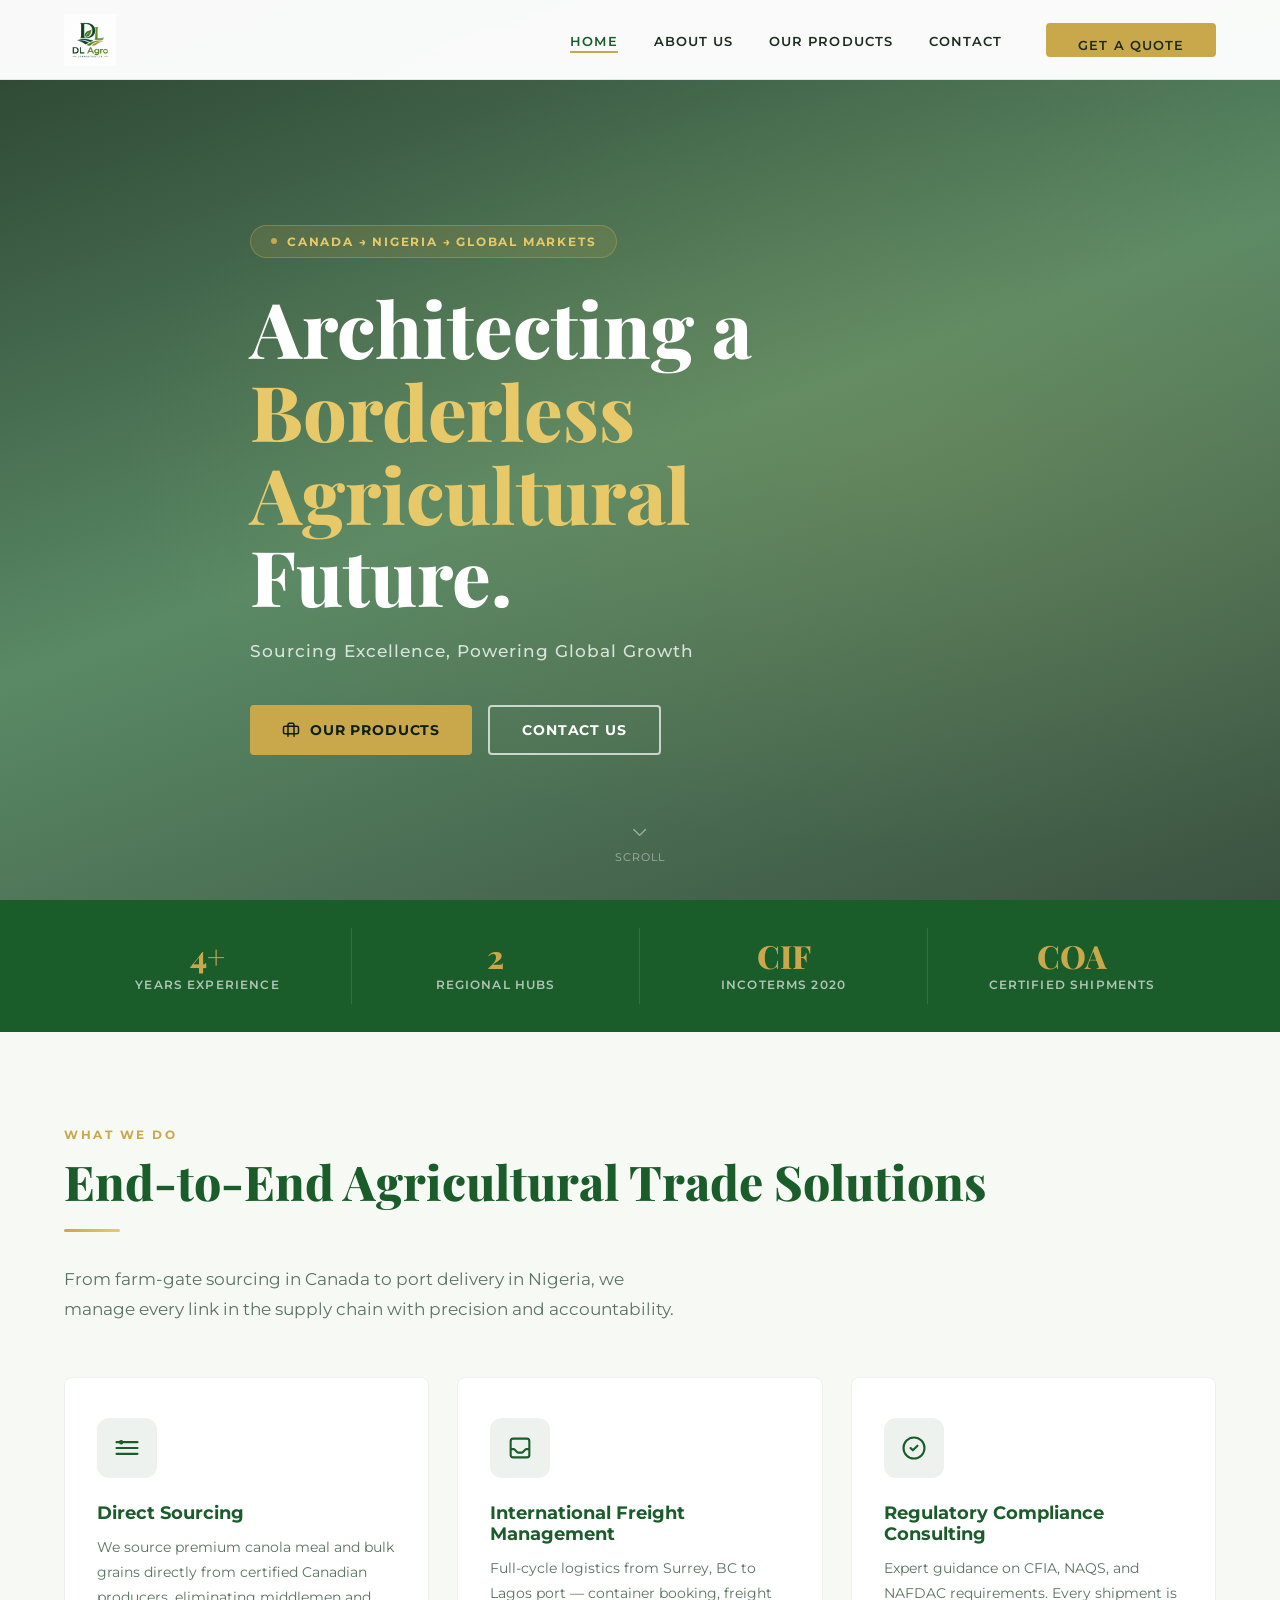
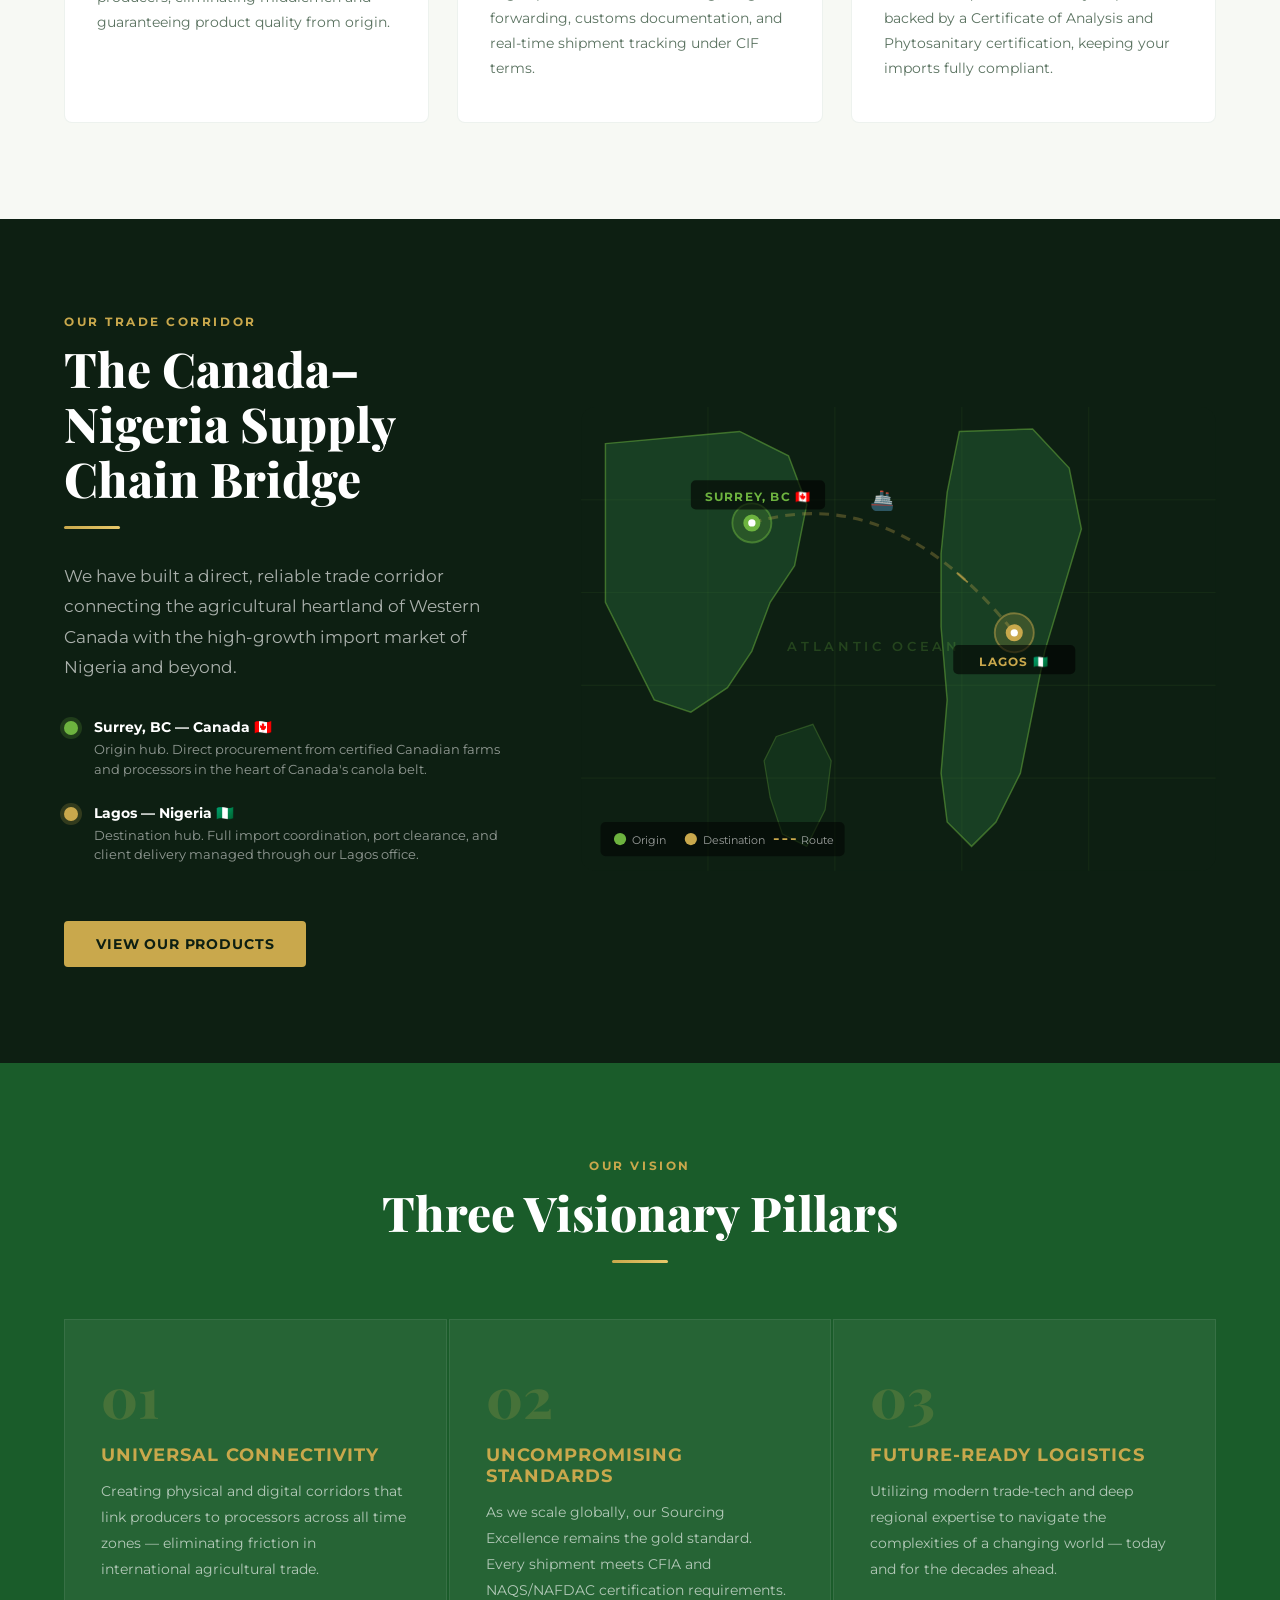
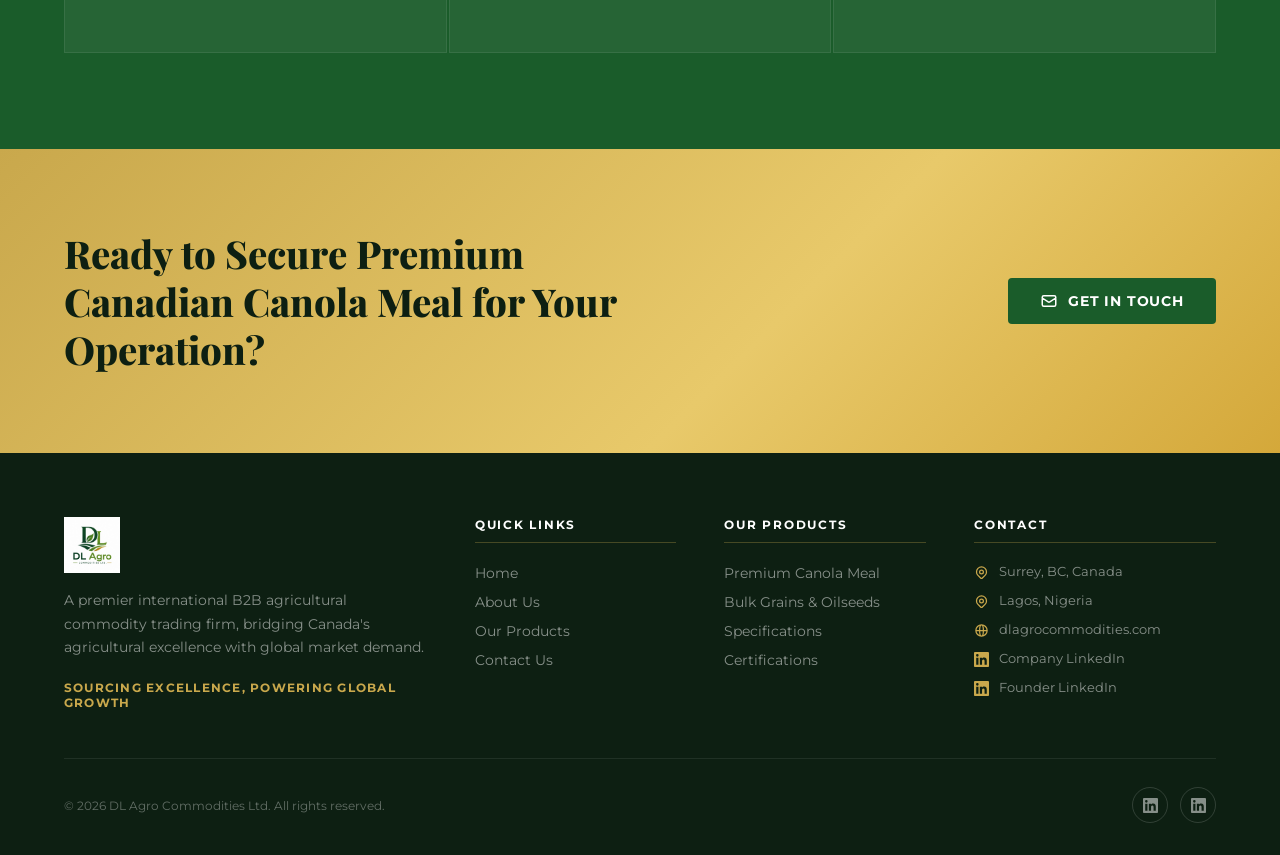
==== commit cf8cade1: "Add files via upload" ====
--- a/index.html
+++ b/index.html
@@ -328,12 +328,23 @@
             <svg xmlns="http://www.w3.org/2000/svg" fill="none" viewBox="0 0 24 24" stroke="currentColor" stroke-width="2"><path stroke-linecap="round" stroke-linejoin="round" d="M21 12a9 9 0 01-9 9m9-9a9 9 0 00-9-9m9 9H3m9 9a9 9 0 01-9-9m9 9c1.657 0 3-4.03 3-9s-1.343-9-3-9m0 18c-1.657 0-3-4.03-3-9s1.343-9 3-9m-9 9a9 9 0 019-9"/></svg>
             dlagrocommodities.com
           </div>
+          <div class="footer-contact-item" style="margin-top:4px;">
+            <svg xmlns="http://www.w3.org/2000/svg" viewBox="0 0 24 24" fill="currentColor" style="width:15px;flex-shrink:0;color:var(--gold)"><path d="M20.447 20.452h-3.554v-5.569c0-1.328-.027-3.037-1.852-3.037-1.853 0-2.136 1.445-2.136 2.939v5.667H9.351V9h3.414v1.561h.046c.477-.9 1.637-1.85 3.37-1.85 3.601 0 4.267 2.37 4.267 5.455v6.286zM5.337 7.433a2.062 2.062 0 01-2.063-2.065 2.064 2.064 0 112.063 2.065zm1.782 13.019H3.555V9h3.564v11.452zM22.225 0H1.771C.792 0 0 .774 0 1.729v20.542C0 23.227.792 24 1.771 24h20.451C23.2 24 24 23.227 24 22.271V1.729C24 .774 23.2 0 22.222 0h.003z"/></svg>
+            <a href="https://www.linkedin.com/company/dl-agro-commodities-ltd/" target="_blank" rel="noopener" style="color:rgba(255,255,255,0.5);">Company LinkedIn</a>
+          </div>
+          <div class="footer-contact-item">
+            <svg xmlns="http://www.w3.org/2000/svg" viewBox="0 0 24 24" fill="currentColor" style="width:15px;flex-shrink:0;color:var(--gold)"><path d="M20.447 20.452h-3.554v-5.569c0-1.328-.027-3.037-1.852-3.037-1.853 0-2.136 1.445-2.136 2.939v5.667H9.351V9h3.414v1.561h.046c.477-.9 1.637-1.85 3.37-1.85 3.601 0 4.267 2.37 4.267 5.455v6.286zM5.337 7.433a2.062 2.062 0 01-2.063-2.065 2.064 2.064 0 112.063 2.065zm1.782 13.019H3.555V9h3.564v11.452zM22.225 0H1.771C.792 0 0 .774 0 1.729v20.542C0 23.227.792 24 1.771 24h20.451C23.2 24 24 23.227 24 22.271V1.729C24 .774 23.2 0 22.222 0h.003z"/></svg>
+            <a href="https://www.linkedin.com/in/adurojadiran" target="_blank" rel="noopener" style="color:rgba(255,255,255,0.5);">Founder LinkedIn</a>
+          </div>
         </div>
       </div>
       <div class="footer-bottom">
         <p>&copy; 2026 DL Agro Commodities Ltd. All rights reserved.</p>
         <div class="footer-social">
-          <a href="https://www.linkedin.com/in/adurojadiran" target="_blank" rel="noopener" aria-label="LinkedIn">
+          <a href="https://www.linkedin.com/company/dl-agro-commodities-ltd/" target="_blank" rel="noopener" aria-label="Company LinkedIn">
+            <svg xmlns="http://www.w3.org/2000/svg" viewBox="0 0 24 24" fill="currentColor"><path d="M20.447 20.452h-3.554v-5.569c0-1.328-.027-3.037-1.852-3.037-1.853 0-2.136 1.445-2.136 2.939v5.667H9.351V9h3.414v1.561h.046c.477-.9 1.637-1.85 3.37-1.85 3.601 0 4.267 2.37 4.267 5.455v6.286zM5.337 7.433a2.062 2.062 0 01-2.063-2.065 2.064 2.064 0 112.063 2.065zm1.782 13.019H3.555V9h3.564v11.452zM22.225 0H1.771C.792 0 0 .774 0 1.729v20.542C0 23.227.792 24 1.771 24h20.451C23.2 24 24 23.227 24 22.271V1.729C24 .774 23.2 0 22.222 0h.003z"/></svg>
+          </a>
+          <a href="https://www.linkedin.com/in/adurojadiran" target="_blank" rel="noopener" aria-label="Founder LinkedIn">
             <svg xmlns="http://www.w3.org/2000/svg" viewBox="0 0 24 24" fill="currentColor"><path d="M20.447 20.452h-3.554v-5.569c0-1.328-.027-3.037-1.852-3.037-1.853 0-2.136 1.445-2.136 2.939v5.667H9.351V9h3.414v1.561h.046c.477-.9 1.637-1.85 3.37-1.85 3.601 0 4.267 2.37 4.267 5.455v6.286zM5.337 7.433a2.062 2.062 0 01-2.063-2.065 2.064 2.064 0 112.063 2.065zm1.782 13.019H3.555V9h3.564v11.452zM22.225 0H1.771C.792 0 0 .774 0 1.729v20.542C0 23.227.792 24 1.771 24h20.451C23.2 24 24 23.227 24 22.271V1.729C24 .774 23.2 0 22.222 0h.003z"/></svg>
           </a>
         </div>
